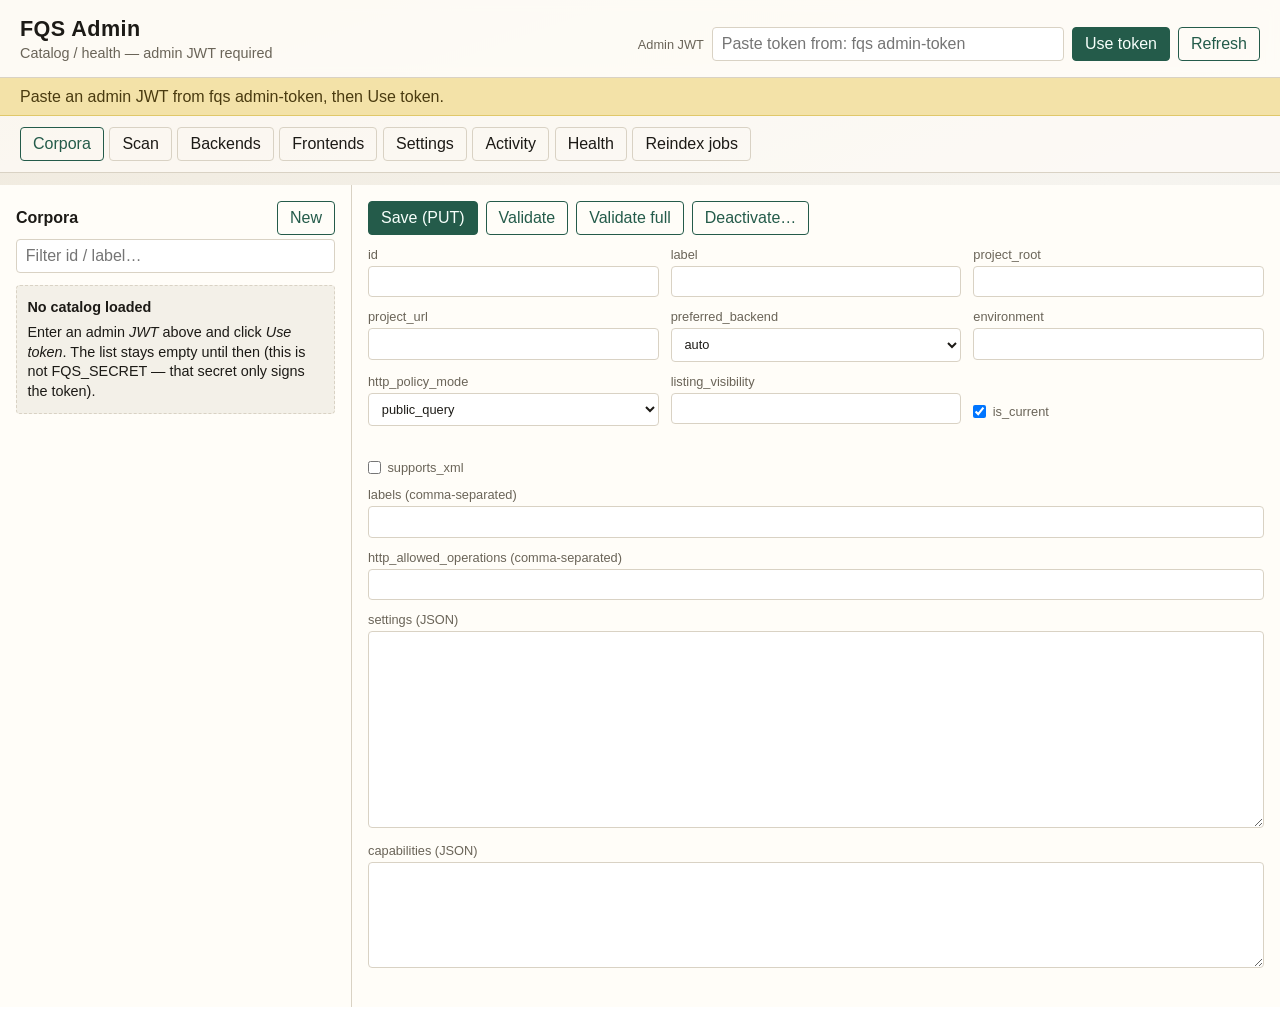
==== admin/index.html @ 3f70e8e5 "added FQS-admin" ====
<!DOCTYPE html>
<html lang="en">
<head>
  <meta charset="utf-8" />
  <meta name="viewport" content="width=device-width, initial-scale=1" />
  <title>FQS Admin</title>
  <link rel="stylesheet" href="admin.css" />
</head>
<body>
  <header class="top">
    <div>
      <h1>FQS Admin</h1>
      <p class="muted">Catalog / health — admin JWT required</p>
    </div>
    <div class="top-actions">
      <div id="auth-bar" class="auth">
        <label class="auth-label" for="token">Admin JWT</label>
        <input id="token" type="password" autocomplete="off" placeholder="Paste token from: fqs admin-token" />
        <button type="button" id="btn-save-token">Use token</button>
      </div>
      <div id="session-bar" class="session" hidden>
        <span id="session-label" class="session-label">Signed in</span>
        <button type="button" id="btn-change-token" class="secondary">Change token</button>
      </div>
      <button type="button" id="btn-refresh" class="secondary">Refresh</button>
    </div>
  </header>

  <p id="banner" class="banner" hidden></p>

  <nav class="tabs top-tabs">
    <button type="button" data-tab="edit" class="tab active">Corpora</button>
    <button type="button" data-tab="scan" class="tab">Scan</button>
    <button type="button" data-tab="backends" class="tab">Backends</button>
    <button type="button" data-tab="frontends" class="tab">Frontends</button>
    <button type="button" data-tab="settings" class="tab">Settings</button>
    <button type="button" data-tab="activity" class="tab">Activity</button>
    <button type="button" data-tab="health" class="tab">Health</button>
    <button type="button" data-tab="reindex" class="tab">Reindex jobs</button>
  </nav>

  <section id="tab-edit" class="tab-body panels">
    <aside class="list-panel">
      <div class="row">
        <h2>Corpora</h2>
        <button type="button" id="btn-new" class="secondary">New</button>
      </div>
      <input id="filter" type="search" placeholder="Filter id / label…" />
      <p id="list-empty" class="list-empty" hidden></p>
      <ul id="corpus-list"></ul>
    </aside>

    <main class="detail-panel">
      <div class="row actions">
        <button type="button" id="btn-save">Save (PUT)</button>
        <button type="button" id="btn-validate" class="secondary">Validate</button>
        <button type="button" id="btn-validate-full" class="secondary">Validate full</button>
        <button type="button" id="btn-delete" class="secondary">Deactivate…</button>
      </div>
      <div class="grid">
        <label>id <input id="f-id" /></label>
        <label>label <input id="f-label" /></label>
        <label>project_root <input id="f-project_root" /></label>
        <label>project_url <input id="f-project_url" /></label>
        <label>preferred_backend
          <select id="f-preferred_backend">
            <option>auto</option>
            <option>pando</option>
            <option>cqp</option>
          </select>
        </label>
        <label>environment <input id="f-environment" /></label>
        <label>http_policy_mode
          <select id="f-http_policy_mode">
            <option>public_query</option>
            <option>auth_required</option>
            <option>disabled</option>
          </select>
        </label>
        <label>listing_visibility <input id="f-listing_visibility" /></label>
        <label class="check"><input id="f-is_current" type="checkbox" checked /> is_current</label>
        <label class="check"><input id="f-supports_xml" type="checkbox" /> supports_xml</label>
      </div>
      <label class="block">labels (comma-separated)
        <input id="f-labels" />
      </label>
      <label class="block">http_allowed_operations (comma-separated)
        <input id="f-ops" />
      </label>
      <label class="block">settings (JSON)
        <textarea id="f-settings" rows="12" spellcheck="false"></textarea>
      </label>
      <label class="block">capabilities (JSON)
        <textarea id="f-capabilities" rows="6" spellcheck="false"></textarea>
      </label>
      <pre id="meta" class="meta muted"></pre>
      <pre id="validate-out" class="out" hidden></pre>
    </main>
  </section>

  <section id="tab-scan" class="tab-body page" hidden>
    <div class="row actions">
      <label class="inline scan-roots-field">Extra roots (optional, colon-separated)
        <input id="scan-roots" placeholder="defaults from catalog + FQS_SCAN_ROOTS + common paths" />
      </label>
      <button type="button" id="btn-scan">Scan disk</button>
    </div>
    <p class="muted">Finds pando indexes, project trees, CQP/Manatee-like dirs under configured roots. Marks <em>new</em>, <em>registered</em>, and <em>alias</em>. Layout-based — not TEITOK-only.</p>
    <div id="scan-view" class="view-panel">
      <p class="muted">Click Scan disk (JWT required).</p>
    </div>
    <details class="raw-json">
      <summary>Raw JSON</summary>
      <pre id="scan-out" class="out">—</pre>
    </details>
  </section>

  <section id="tab-backends" class="tab-body page" hidden>
    <div class="row actions">
      <button type="button" id="btn-backends-refresh" class="secondary">Refresh backends</button>
    </div>
    <p class="muted">Engines FQS can use on this host (installed binaries / libraries), with version probes where available.</p>
    <div id="backends-view" class="view-panel">
      <p class="muted">Open this tab (with a JWT) to probe backends.</p>
    </div>
    <details class="raw-json">
      <summary>Raw JSON</summary>
      <pre id="backends-out" class="out">—</pre>
    </details>
  </section>

  <section id="tab-frontends" class="tab-body page" hidden>
    <div class="row actions">
      <button type="button" id="btn-frontends-refresh" class="secondary">Refresh frontends</button>
    </div>
    <p class="muted">Every frontend kind FQS can handle, with status. Centralized UIs nest the corpora they serve; TEITOK lists related per-project corpora under the kind. Restart only when configured in <code>fqs.json</code>.</p>
    <div id="frontends-view" class="view-panel">
      <p class="muted">Open this tab (with a JWT) to load frontends.</p>
    </div>
    <details class="raw-json">
      <summary>Raw JSON</summary>
      <pre id="frontends-out" class="out">—</pre>
    </details>
  </section>

  <section id="tab-settings" class="tab-body page" hidden>
    <div class="row actions">
      <button type="button" id="btn-settings-refresh" class="secondary">Refresh settings</button>
    </div>
    <p class="muted">Report-only view of this FQS process. Change bind/secrets/limits/paths via CLI, env, or <code>fqs.json</code> and restart. Per-corpus policy and <code>settings</code> JSON are edited on the Corpora tab.</p>
    <div id="settings-view" class="view-panel">
      <p class="muted">Open this tab (with a JWT) to load effective settings.</p>
    </div>
    <details class="raw-json">
      <summary>Raw JSON</summary>
      <pre id="settings-out" class="out">—</pre>
    </details>
  </section>

  <section id="tab-activity" class="tab-body page" hidden>
    <div class="row actions">
      <label class="inline">Events
        <select id="activity-event">
          <option value="interesting" selected>Interesting (skip warm_state)</option>
          <option value="query">Queries</option>
          <option value="warm">Warm open/close</option>
          <option value="admin">Admin writes</option>
          <option value="all">All (incl. snapshots)</option>
        </select>
      </label>
      <label class="inline">Corpus
        <input id="activity-corpus" type="search" placeholder="optional filter" />
      </label>
      <label class="inline">Limit
        <select id="activity-limit">
          <option value="50">50</option>
          <option value="100" selected>100</option>
          <option value="200">200</option>
        </select>
      </label>
      <button type="button" id="btn-activity-refresh" class="secondary">Refresh activity</button>
    </div>
    <p class="muted">Overview from <code>--activity-log</code> / <code>FQS_ACTIVITY_LOG</code> (JSONL). Off unless configured. Summary covers the tailed window; the table shows the newest matching events.</p>
    <div id="activity-view" class="view-panel">
      <p class="muted">Open this tab (with a JWT) to load activity.</p>
    </div>
    <details class="raw-json">
      <summary>Raw JSON</summary>
      <pre id="activity-out" class="out">—</pre>
    </details>
  </section>

  <section id="tab-health" class="tab-body page" hidden>
    <div class="row actions">
      <button type="button" id="btn-health-refresh" class="secondary">Refresh health</button>
      <button type="button" id="btn-fqs-restart" class="danger" hidden>Restart FQS…</button>
    </div>
    <div id="health-view" class="view-panel">
      <p class="muted">Open this tab (with a JWT) to load health.</p>
    </div>
    <details class="raw-json">
      <summary>Raw JSON</summary>
      <pre id="health-out" class="out">—</pre>
    </details>
  </section>

  <section id="tab-reindex" class="tab-body page" hidden>
    <div class="row actions">
      <label class="inline">Status
        <select id="reindex-status">
          <option value="active">active (running + queued)</option>
          <option value="all" selected>all</option>
          <option value="queued">queued</option>
          <option value="running">running</option>
          <option value="finished">finished</option>
          <option value="failed">failed</option>
        </select>
      </label>
      <button type="button" id="btn-reindex-refresh" class="secondary">Refresh jobs</button>
    </div>
    <div id="reindex-view" class="view-panel">
      <p class="muted">Open this tab (with a JWT) to load reindex jobs.</p>
    </div>
    <details class="raw-json">
      <summary>Raw JSON</summary>
      <pre id="reindex-out" class="out">—</pre>
    </details>
  </section>

  <script src="app.js"></script>
</body>
</html>
---- admin/admin.css ----
:root {
  --bg: #f6f4ef;
  --panel: #fffdf8;
  --ink: #1c1a16;
  --muted: #6a6458;
  --line: #d9d2c4;
  --accent: #245b4a;
  --danger: #8b2e2e;
  --focus: #2f6f5e;
  font-family: "IBM Plex Sans", "Source Sans 3", "Segoe UI", sans-serif;
}

* { box-sizing: border-box; }
/* display:flex etc. on .session/.auth must not defeat the hidden attribute */
[hidden] { display: none !important; }
body {
  margin: 0;
  background: linear-gradient(160deg, #efe8da 0%, var(--bg) 40%, #e7eef0 100%);
  color: var(--ink);
  min-height: 100vh;
}

.top {
  display: flex;
  flex-wrap: wrap;
  gap: 1rem;
  justify-content: space-between;
  align-items: flex-end;
  padding: 1rem 1.25rem;
  border-bottom: 1px solid var(--line);
  background: rgba(255, 253, 248, 0.85);
  backdrop-filter: blur(6px);
}
.top-tabs {
  display: flex;
  flex-wrap: wrap;
  gap: 0.35rem;
  padding: 0.65rem 1.25rem;
  border-bottom: 1px solid var(--line);
  background: rgba(255, 253, 248, 0.7);
}
.page {
  padding: 1rem 1.25rem;
  background: var(--panel);
  min-height: calc(100vh - 9rem);
}
.tab-body.panels {
  display: grid;
  grid-template-columns: minmax(14rem, 22rem) 1fr;
  gap: 0;
  min-height: calc(100vh - 9rem);
}
.tab-body.panels[hidden] { display: none !important; }
@media (max-width: 800px) {
  .tab-body.panels { grid-template-columns: 1fr; }
}
.top h1 { margin: 0; font-size: 1.35rem; letter-spacing: 0.02em; }
.muted { color: var(--muted); margin: 0.2rem 0 0; font-size: 0.9rem; }
.top-actions { display: flex; flex-wrap: wrap; gap: 0.5rem; align-items: center; }
.auth { display: flex; flex-wrap: nowrap; gap: 0.5rem; align-items: center; }
.auth-label {
  font-size: 0.8rem;
  color: var(--muted);
  white-space: nowrap;
}
.auth input {
  width: min(22rem, 50vw);
  margin-top: 0;
}
.session { display: flex; align-items: center; gap: 0.5rem; }
.session-label {
  font-size: 0.85rem;
  color: var(--accent);
  white-space: nowrap;
}

.banner {
  margin: 0;
  padding: 0.6rem 1.25rem;
  background: #f3e2a8;
  border-bottom: 1px solid #e0c86a;
  color: #4a3b10;
}
.banner.err { background: #f3d4d0; border-color: #d9a39a; color: #5a221c; }

.list-panel, .detail-panel {
  background: var(--panel);
  border-right: 1px solid var(--line);
  padding: 1rem;
}
.detail-panel { border-right: none; }
.row { display: flex; align-items: center; justify-content: space-between; gap: 0.5rem; }
.row h2 { margin: 0; font-size: 1rem; }

#filter, input, select, textarea, button {
  font: inherit;
}
#filter, input, select, textarea {
  width: 100%;
  margin-top: 0.25rem;
  padding: 0.45rem 0.55rem;
  border: 1px solid var(--line);
  border-radius: 4px;
  background: #fff;
  color: var(--ink);
}
textarea { font-family: "IBM Plex Mono", "Source Code Pro", ui-monospace, monospace; font-size: 0.85rem; }
button {
  border: 1px solid var(--accent);
  background: var(--accent);
  color: #f7fffb;
  padding: 0.45rem 0.75rem;
  border-radius: 4px;
  cursor: pointer;
}
button:hover { filter: brightness(1.05); }
button.secondary {
  background: transparent;
  color: var(--accent);
}
button.danger {
  background: transparent;
  border-color: var(--danger);
  color: var(--danger);
}
button:disabled { opacity: 0.5; cursor: not-allowed; }

#corpus-list {
  list-style: none;
  margin: 0.75rem 0 0;
  padding: 0;
  max-height: calc(100vh - 12rem);
  overflow: auto;
}
.list-empty {
  margin: 0.75rem 0 0;
  padding: 0.75rem 0.65rem;
  border: 1px dashed var(--line);
  border-radius: 4px;
  background: #f3f0e8;
  color: var(--ink);
  font-size: 0.9rem;
  line-height: 1.35;
}
.list-empty strong { display: block; margin-bottom: 0.35rem; }
#corpus-list li {
  padding: 0.55rem 0.5rem;
  border-bottom: 1px solid var(--line);
  cursor: pointer;
}
#corpus-list li:hover, #corpus-list li.active { background: #eef5f1; }
#corpus-list .id { font-weight: 600; }
#corpus-list .sub { display: block; font-size: 0.8rem; color: var(--muted); }

.tabs { display: flex; gap: 0.35rem; margin-bottom: 0.75rem; }
.tab {
  background: transparent;
  border-color: var(--line);
  color: var(--ink);
}
.tab.active { border-color: var(--accent); color: var(--accent); }

.grid {
  display: grid;
  grid-template-columns: repeat(auto-fill, minmax(14rem, 1fr));
  gap: 0.75rem;
  margin-bottom: 0.75rem;
}
label { font-size: 0.8rem; color: var(--muted); }
label.block { display: block; margin-bottom: 0.75rem; }
label.check { display: flex; align-items: center; gap: 0.4rem; margin-top: 1.4rem; }
label.check input { width: auto; margin: 0; }
.actions { margin-bottom: 0.75rem; justify-content: flex-start; flex-wrap: wrap; }
.out, .meta {
  white-space: pre-wrap;
  word-break: break-word;
  background: #f3f0e8;
  border: 1px solid var(--line);
  border-radius: 4px;
  padding: 0.75rem;
  font-family: "IBM Plex Mono", ui-monospace, monospace;
  font-size: 0.8rem;
}
.meta { background: transparent; border: none; padding: 0.25rem 0; }

.view-panel { margin-bottom: 1rem; }
.stat-grid {
  display: grid;
  grid-template-columns: repeat(auto-fill, minmax(11rem, 1fr));
  gap: 0.65rem;
  margin-bottom: 1rem;
}
.stat {
  border: 1px solid var(--line);
  border-radius: 4px;
  background: #fff;
  padding: 0.65rem 0.75rem;
}
.stat .k { display: block; font-size: 0.75rem; color: var(--muted); margin-bottom: 0.2rem; }
.stat .v { font-size: 1.05rem; font-weight: 600; word-break: break-word; }
.stat .v.ok { color: var(--accent); }
.stat .v.bad { color: var(--danger); }
.stat .v.warn { color: #8a6a12; }
.stat .v.muted { font-weight: 500; color: var(--muted); font-size: 0.9rem; }

.section-title {
  margin: 1rem 0 0.4rem;
  font-size: 0.95rem;
}
.settings-policy {
  margin: 0 0 1rem;
  padding: 0.65rem 0.85rem;
  background: #eef4f1;
  border: 1px solid #c5d8cf;
  border-radius: 6px;
  font-size: 0.88rem;
  color: #2a4a3c;
  max-width: 52rem;
}
.settings-table td:nth-child(2) {
  max-width: 22rem;
  word-break: break-word;
}
.pill {
  display: inline-block;
  padding: 0.1rem 0.45rem;
  border-radius: 999px;
  font-size: 0.75rem;
  border: 1px solid var(--line);
  background: #f3f0e8;
}
.pill.ok { background: #e5f3ec; border-color: #9fcbb3; color: #1e5a3d; }
.pill.warn { background: #f7ecd0; border-color: #e0c86a; color: #5a4510; }
.pill.bad { background: #f5e0db; border-color: #d9a39a; color: #6a2a22; }
.pill.run { background: #e4eef8; border-color: #9bb8d9; color: #1e3f66; }

.data-table {
  width: 100%;
  border-collapse: collapse;
  font-size: 0.85rem;
  margin-bottom: 0.75rem;
}
.data-table th, .data-table td {
  text-align: left;
  padding: 0.45rem 0.5rem;
  border-bottom: 1px solid var(--line);
  vertical-align: top;
}
.data-table th { color: var(--muted); font-weight: 600; font-size: 0.75rem; }
.data-table tr:hover td { background: #f7f4ec; }
.data-table .mono { font-family: "IBM Plex Mono", ui-monospace, monospace; font-size: 0.8rem; }
.data-table .err { color: var(--danger); }
.corpus-served {
  list-style: none;
  margin: 0;
  padding: 0;
  max-height: 12rem;
  overflow: auto;
}
.corpus-served li {
  padding: 0.1rem 0;
  border-bottom: 1px solid var(--line);
}
.corpus-served li:last-child { border-bottom: none; }

.frontend-kind {
  border: 1px solid var(--line);
  border-radius: 6px;
  padding: 0.75rem 1rem;
  margin: 0.75rem 0;
  background: #fbfaf7;
}
.frontend-kind-head { display: flex; align-items: center; gap: 0.5rem; flex-wrap: wrap; }
.frontend-instance {
  margin: 0.6rem 0 0.2rem;
  padding: 0.6rem 0.75rem;
  border-left: 3px solid var(--line);
  background: var(--panel);
}
.chip-row { display: flex; flex-wrap: wrap; gap: 0.3rem; }
.chip {
  font-size: 0.72rem;
  padding: 0.1rem 0.35rem;
  border-radius: 3px;
  background: #eef2ef;
  border: 1px solid var(--line);
}
.raw-json { margin-top: 0.5rem; }
.raw-json summary {
  cursor: pointer;
  color: var(--muted);
  font-size: 0.85rem;
  margin-bottom: 0.35rem;
}
label.inline {
  display: flex;
  flex-direction: column;
  gap: 0.2rem;
  font-size: 0.8rem;
  color: var(--muted);
  min-width: 14rem;
}
label.inline select { margin-top: 0; }
label.scan-roots-field { min-width: 18rem; flex: 1; }

.muted-sm { font-size: 0.8rem; }
.muted-sm85 { font-size: 0.85rem; }
.muted-xs { font-size: 0.75rem; }
.muted-xs-mt { font-size: 0.75rem; margin-top: 0.25rem; }
.db-path-line {
  font-family: "IBM Plex Mono", ui-monospace, monospace;
  font-size: 0.8rem;
  margin: 0 0 1rem;
}
.chip-row-spaced { margin-bottom: 0.75rem; }
.row-start-wrap { justify-content: flex-start; gap: 0.75rem; flex-wrap: wrap; }
.mt-sm { margin-top: 0.5rem; }
.settings-note { font-size: 0.85rem; margin: 0 0 0.5rem; }
.settings-change { font-size: 0.8rem; margin: 0 0 0.75rem; }
.settings-change-cell { font-size: 0.8rem; }
.limits-json { margin: 0.5rem 0 1rem; }
.kind-notes { font-size: 0.8rem; margin: 0.25rem 0 0.5rem; }
.label-sm { font-size: 0.8rem; }
.corpus-none { font-size: 0.85rem; margin: 0.25rem 0; }
.err-xs { font-size: 0.75rem; margin-top: 0.25rem; }
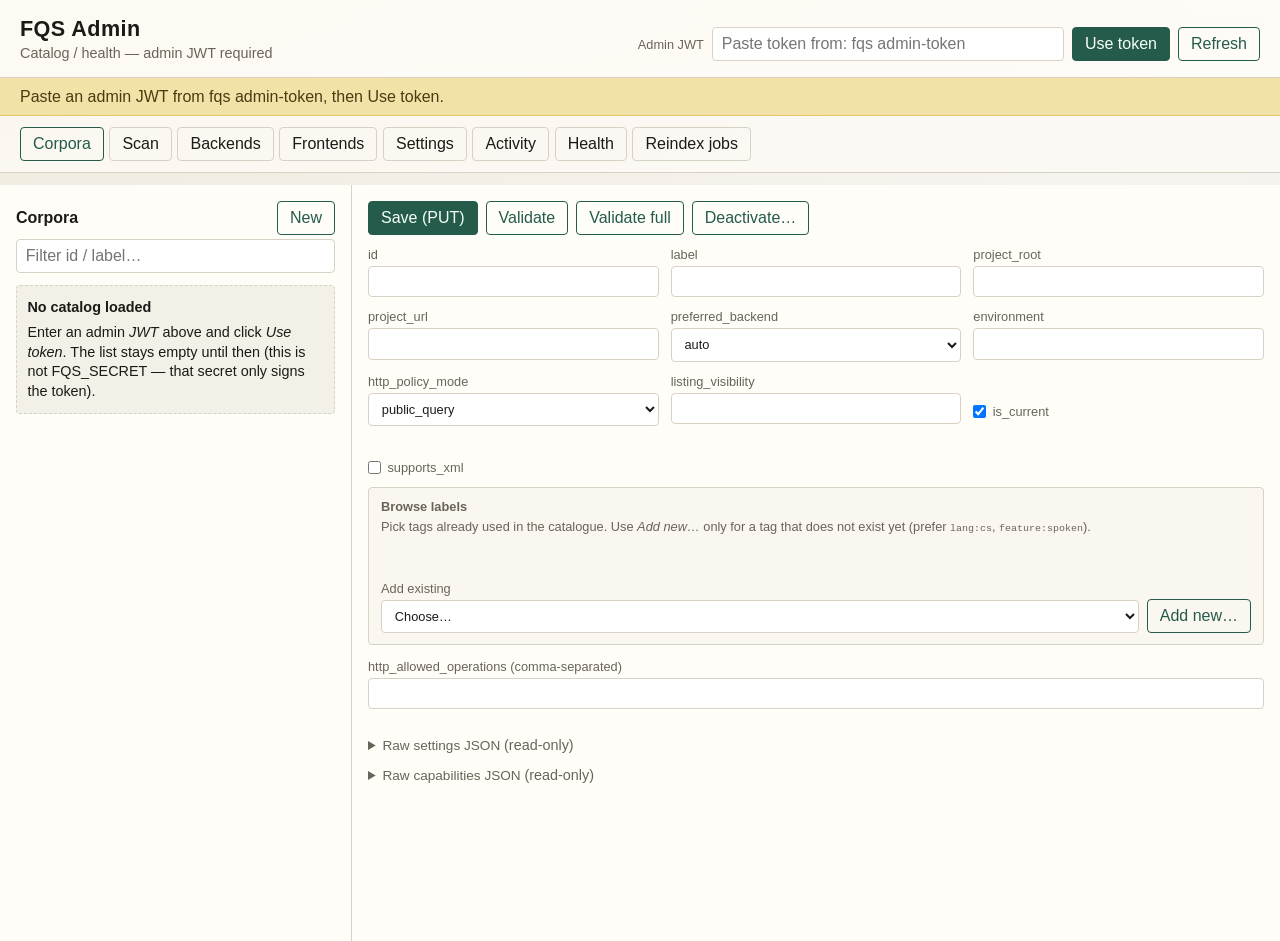
==== commit e66d051d: "improved FQS admin and listing" ====
--- a/admin/index.html
+++ b/admin/index.html
@@ -4,7 +4,8 @@
   <meta charset="utf-8" />
   <meta name="viewport" content="width=device-width, initial-scale=1" />
   <title>FQS Admin</title>
-  <link rel="stylesheet" href="admin.css" />
+  <!-- Relative assets need a trailing slash on the page URL (…/fqsadmin/). -->
+  <link rel="stylesheet" href="./admin.css" />
 </head>
 <body>
   <header class="top">
@@ -45,7 +46,7 @@
         <h2>Corpora</h2>
         <button type="button" id="btn-new" class="secondary">New</button>
       </div>
-      <input id="filter" type="search" placeholder="Filter id / label…" />
+      <input id="corpus-filter" type="search" placeholder="Filter id / label…" autocomplete="off" />
       <p id="list-empty" class="list-empty" hidden></p>
       <ul id="corpus-list"></ul>
     </aside>
@@ -81,20 +82,41 @@
         <label class="check"><input id="f-is_current" type="checkbox" checked /> is_current</label>
         <label class="check"><input id="f-supports_xml" type="checkbox" /> supports_xml</label>
       </div>
-      <label class="block">labels (comma-separated)
-        <input id="f-labels" />
-      </label>
+      <div class="block labels-editor" id="labels-editor">
+        <div class="labels-heading">Browse labels</div>
+        <p class="muted labels-hint">Pick tags already used in the catalogue. Use <em>Add new…</em> only for a tag that does not exist yet (prefer <code>lang:cs</code>, <code>feature:spoken</code>).</p>
+        <div id="labels-selected" class="labels-selected" aria-live="polite"></div>
+        <div class="labels-add-row">
+          <label class="labels-pick-label">Add existing
+            <select id="labels-pick">
+              <option value="">Choose…</option>
+            </select>
+          </label>
+          <button type="button" id="labels-add-new-btn" class="secondary">Add new…</button>
+        </div>
+        <div id="labels-new-row" class="labels-new-row" hidden>
+          <label class="labels-new-label">New label
+            <input id="labels-new-input" type="text" autocomplete="off" placeholder="lang:cs · feature:spoken · genre:news · UD" />
+          </label>
+          <div class="labels-new-actions">
+            <button type="button" id="labels-new-confirm">Add</button>
+            <button type="button" id="labels-new-cancel" class="secondary">Cancel</button>
+          </div>
+        </div>
+      </div>
       <label class="block">http_allowed_operations (comma-separated)
         <input id="f-ops" />
       </label>
-      <label class="block">settings (JSON)
-        <textarea id="f-settings" rows="12" spellcheck="false"></textarea>
-      </label>
-      <label class="block">capabilities (JSON)
-        <textarea id="f-capabilities" rows="6" spellcheck="false"></textarea>
-      </label>
       <pre id="meta" class="meta muted"></pre>
       <pre id="validate-out" class="out" hidden></pre>
+      <details class="raw-json">
+        <summary>Raw settings JSON <span class="muted">(read-only)</span></summary>
+        <pre id="f-settings-out" class="out">—</pre>
+      </details>
+      <details class="raw-json">
+        <summary>Raw capabilities JSON <span class="muted">(read-only)</span></summary>
+        <pre id="f-capabilities-out" class="out">—</pre>
+      </details>
     </main>
   </section>
 
@@ -133,7 +155,7 @@
     <div class="row actions">
       <button type="button" id="btn-frontends-refresh" class="secondary">Refresh frontends</button>
     </div>
-    <p class="muted">Every frontend kind FQS can handle, with status. Centralized UIs nest the corpora they serve; TEITOK lists related per-project corpora under the kind. Restart only when configured in <code>fqs.json</code>.</p>
+    <p class="muted">Every frontend kind FQS can handle, with status. Centralized UIs nest the corpora they serve; TEITOK is per-project PHP (status = catalog corpora linked to it, not whether TEITOK is installed). Restart only when configured in <code>fqs.json</code>.</p>
     <div id="frontends-view" class="view-panel">
       <p class="muted">Open this tab (with a JWT) to load frontends.</p>
     </div>
@@ -147,7 +169,7 @@
     <div class="row actions">
       <button type="button" id="btn-settings-refresh" class="secondary">Refresh settings</button>
     </div>
-    <p class="muted">Report-only view of this FQS process. Change bind/secrets/limits/paths via CLI, env, or <code>fqs.json</code> and restart. Per-corpus policy and <code>settings</code> JSON are edited on the Corpora tab.</p>
+    <p class="muted">Report-only view of this FQS process. Change bind/secrets/limits/paths via CLI, env, or <code>fqs.json</code> and restart. Per-corpus fields are edited on the Corpora tab; corpus <code>settings</code>/<code>capabilities</code> JSON is shown read-only there (change via enrich, registration, or CLI upsert).</p>
     <div id="settings-view" class="view-panel">
       <p class="muted">Open this tab (with a JWT) to load effective settings.</p>
     </div>
@@ -227,6 +249,6 @@
     </details>
   </section>
 
-  <script src="app.js"></script>
+  <script src="./app.js"></script>
 </body>
 </html>
--- a/admin/admin.css
+++ b/admin/admin.css
@@ -170,6 +170,74 @@
 label.block { display: block; margin-bottom: 0.75rem; }
 label.check { display: flex; align-items: center; gap: 0.4rem; margin-top: 1.4rem; }
 label.check input { width: auto; margin: 0; }
+
+.labels-editor {
+  display: block;
+  margin-bottom: 0.9rem;
+  padding: 0.65rem 0.75rem;
+  border: 1px solid var(--line);
+  border-radius: 4px;
+  background: #faf7f0;
+}
+.labels-heading {
+  font-size: 0.8rem;
+  color: var(--muted);
+  font-weight: 600;
+}
+.labels-hint {
+  margin: 0.25rem 0 0.55rem;
+  font-size: 0.8rem;
+  line-height: 1.35;
+}
+.labels-hint code { font-size: 0.78em; }
+.labels-selected {
+  display: flex;
+  flex-wrap: wrap;
+  gap: 0.35rem;
+  min-height: 1.75rem;
+  margin-bottom: 0.55rem;
+}
+.labels-selected .empty {
+  font-size: 0.85rem;
+  color: var(--muted);
+  font-style: italic;
+}
+.labels-chip {
+  display: inline-flex;
+  align-items: center;
+  gap: 0.3rem;
+  padding: 0.2rem 0.35rem 0.2rem 0.55rem;
+  border: 1px solid var(--line);
+  border-radius: 4px;
+  background: #fff;
+  font-size: 0.85rem;
+  color: var(--ink);
+}
+.labels-chip button {
+  padding: 0.1rem 0.35rem;
+  border-color: transparent;
+  background: transparent;
+  color: var(--muted);
+  font-size: 0.9rem;
+  line-height: 1;
+}
+.labels-chip button:hover { color: var(--danger); }
+.labels-add-row {
+  display: flex;
+  flex-wrap: wrap;
+  gap: 0.5rem;
+  align-items: flex-end;
+}
+.labels-pick-label { flex: 1 1 12rem; min-width: 10rem; }
+.labels-add-row select { width: 100%; }
+.labels-new-row {
+  margin-top: 0.55rem;
+  padding-top: 0.55rem;
+  border-top: 1px dashed var(--line);
+  display: grid;
+  gap: 0.45rem;
+}
+.labels-new-actions { display: flex; gap: 0.4rem; flex-wrap: wrap; }
 .actions { margin-bottom: 0.75rem; justify-content: flex-start; flex-wrap: wrap; }
 .out, .meta {
   white-space: pre-wrap;
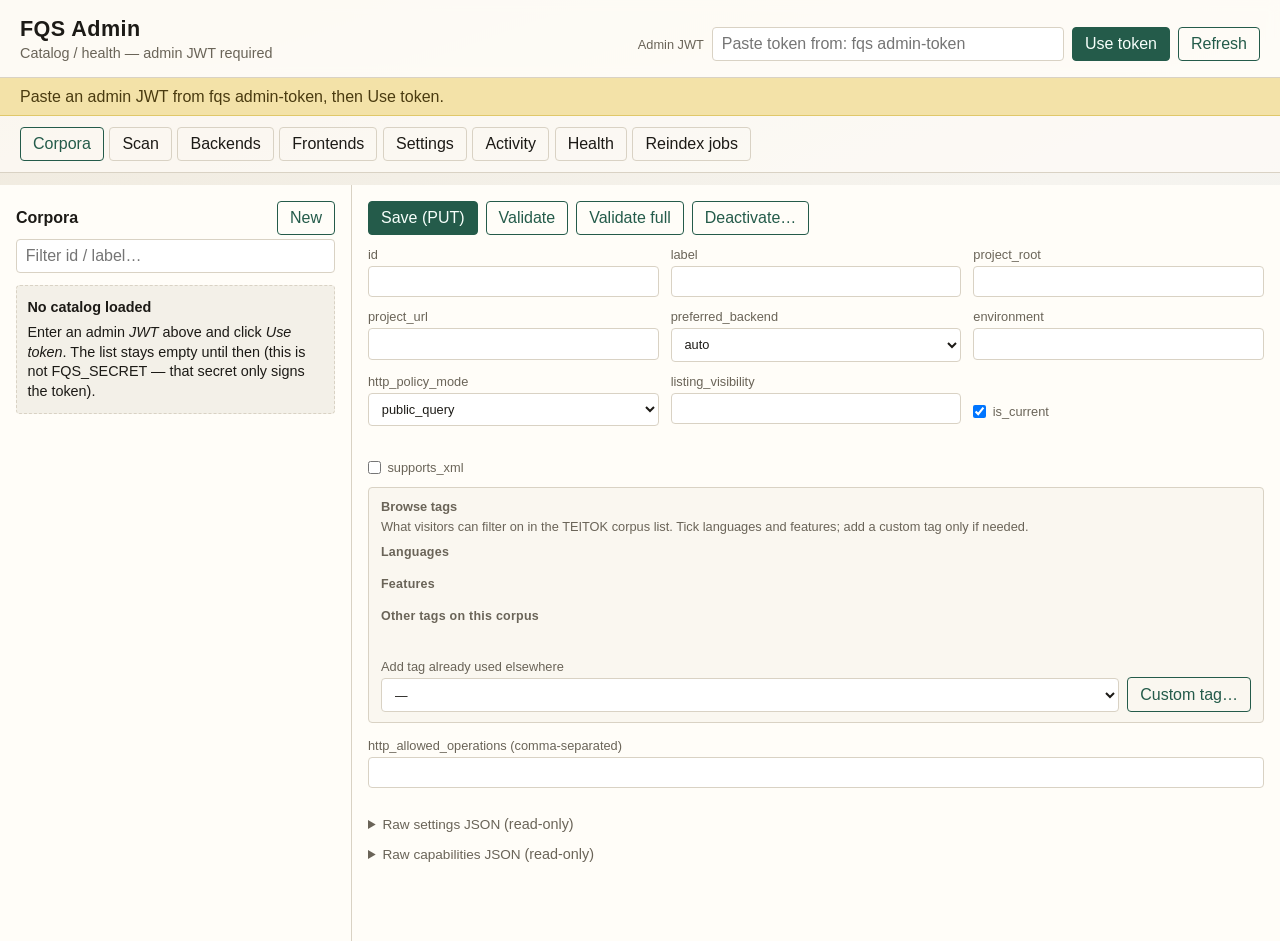
==== commit 78e8539f: "improved FQS admin and listing" ====
--- a/admin/index.html
+++ b/admin/index.html
@@ -46,7 +46,9 @@
         <h2>Corpora</h2>
         <button type="button" id="btn-new" class="secondary">New</button>
       </div>
-      <input id="corpus-filter" type="search" placeholder="Filter id / label…" autocomplete="off" />
+      <input id="corpus-filter" name="fqs_admin_corpus_filter" type="search"
+        placeholder="Filter id / label…" autocomplete="off" autocorrect="off" autocapitalize="off"
+        spellcheck="false" data-lpignore="true" data-1p-ignore="true" data-form-type="other" />
       <p id="list-empty" class="list-empty" hidden></p>
       <ul id="corpus-list"></ul>
     </aside>
@@ -83,24 +85,35 @@
         <label class="check"><input id="f-supports_xml" type="checkbox" /> supports_xml</label>
       </div>
       <div class="block labels-editor" id="labels-editor">
-        <div class="labels-heading">Browse labels</div>
-        <p class="muted labels-hint">Pick tags already used in the catalogue. Use <em>Add new…</em> only for a tag that does not exist yet (prefer <code>lang:cs</code>, <code>feature:spoken</code>).</p>
-        <div id="labels-selected" class="labels-selected" aria-live="polite"></div>
-        <div class="labels-add-row">
-          <label class="labels-pick-label">Add existing
-            <select id="labels-pick">
-              <option value="">Choose…</option>
-            </select>
-          </label>
-          <button type="button" id="labels-add-new-btn" class="secondary">Add new…</button>
+        <div class="labels-heading">Browse tags</div>
+        <p class="muted labels-hint">What visitors can filter on in the TEITOK corpus list. Tick languages and features; add a custom tag only if needed.</p>
+        <div class="labels-group">
+          <div class="labels-group-title">Languages</div>
+          <div id="labels-langs" class="labels-toggles"></div>
         </div>
-        <div id="labels-new-row" class="labels-new-row" hidden>
-          <label class="labels-new-label">New label
-            <input id="labels-new-input" type="text" autocomplete="off" placeholder="lang:cs · feature:spoken · genre:news · UD" />
-          </label>
-          <div class="labels-new-actions">
-            <button type="button" id="labels-new-confirm">Add</button>
-            <button type="button" id="labels-new-cancel" class="secondary">Cancel</button>
+        <div class="labels-group">
+          <div class="labels-group-title">Features</div>
+          <div id="labels-features" class="labels-toggles"></div>
+        </div>
+        <div class="labels-group">
+          <div class="labels-group-title">Other tags on this corpus</div>
+          <div id="labels-selected" class="labels-selected" aria-live="polite"></div>
+          <div class="labels-add-row">
+            <label class="labels-pick-label">Add tag already used elsewhere
+              <select id="labels-pick">
+                <option value="">—</option>
+              </select>
+            </label>
+            <button type="button" id="labels-add-new-btn" class="secondary">Custom tag…</button>
+          </div>
+          <div id="labels-new-row" class="labels-new-row" hidden>
+            <label class="labels-new-label">Custom tag
+              <input id="labels-new-input" type="text" autocomplete="off" placeholder="e.g. genre:news or UD" />
+            </label>
+            <div class="labels-new-actions">
+              <button type="button" id="labels-new-confirm">Add</button>
+              <button type="button" id="labels-new-cancel" class="secondary">Cancel</button>
+            </div>
           </div>
         </div>
       </div>
--- a/admin/admin.css
+++ b/admin/admin.css
@@ -185,17 +185,43 @@
   font-weight: 600;
 }
 .labels-hint {
-  margin: 0.25rem 0 0.55rem;
+  margin: 0.25rem 0 0.65rem;
   font-size: 0.8rem;
   line-height: 1.35;
 }
-.labels-hint code { font-size: 0.78em; }
+.labels-group { margin-bottom: 0.75rem; }
+.labels-group:last-child { margin-bottom: 0; }
+.labels-group-title {
+  font-size: 0.78rem;
+  font-weight: 600;
+  color: var(--muted);
+  margin-bottom: 0.35rem;
+  letter-spacing: 0.02em;
+}
+.labels-toggles {
+  display: flex;
+  flex-wrap: wrap;
+  gap: 0.35rem 0.85rem;
+}
+.labels-toggles label {
+  display: inline-flex;
+  align-items: center;
+  gap: 0.35rem;
+  font-size: 0.88rem;
+  color: var(--ink);
+  margin: 0;
+  cursor: pointer;
+}
+.labels-toggles input {
+  width: auto;
+  margin: 0;
+}
 .labels-selected {
   display: flex;
   flex-wrap: wrap;
   gap: 0.35rem;
-  min-height: 1.75rem;
-  margin-bottom: 0.55rem;
+  min-height: 1.5rem;
+  margin-bottom: 0.45rem;
 }
 .labels-selected .empty {
   font-size: 0.85rem;
@@ -228,7 +254,7 @@
   gap: 0.5rem;
   align-items: flex-end;
 }
-.labels-pick-label { flex: 1 1 12rem; min-width: 10rem; }
+.labels-pick-label { flex: 1 1 14rem; min-width: 10rem; }
 .labels-add-row select { width: 100%; }
 .labels-new-row {
   margin-top: 0.55rem;
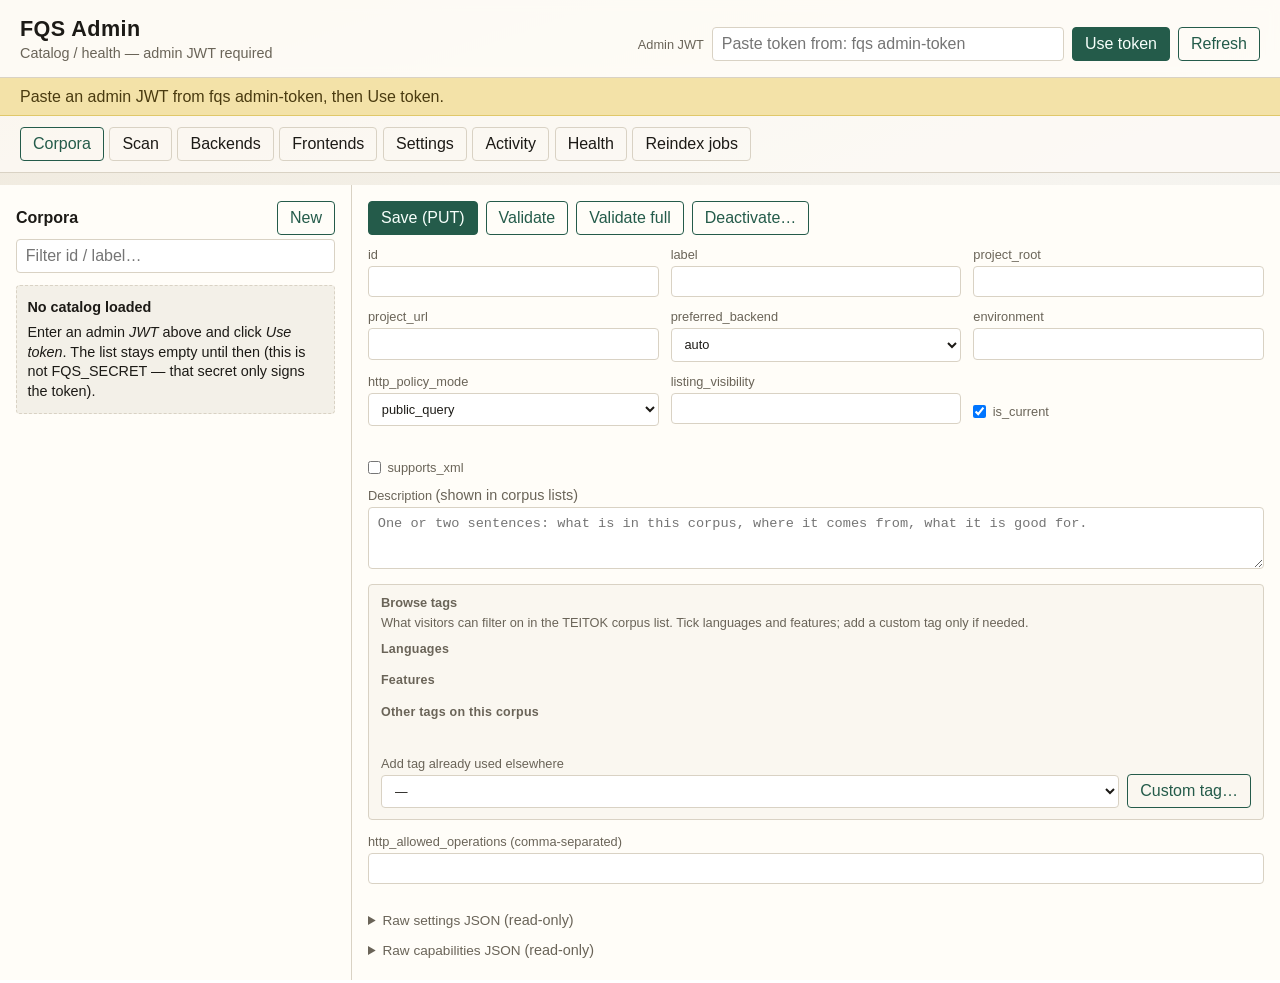
==== commit 66ae867e: "improved indexing with fqs" ====
--- a/admin/index.html
+++ b/admin/index.html
@@ -84,6 +84,10 @@
         <label class="check"><input id="f-is_current" type="checkbox" checked /> is_current</label>
         <label class="check"><input id="f-supports_xml" type="checkbox" /> supports_xml</label>
       </div>
+      <label class="block">Description <span class="muted">(shown in corpus lists)</span>
+        <textarea id="f-description" rows="3" placeholder="One or two sentences: what is in this corpus, where it comes from, what it is good for."></textarea>
+        <span id="f-description-note" class="muted muted-sm85"></span>
+      </label>
       <div class="block labels-editor" id="labels-editor">
         <div class="labels-heading">Browse tags</div>
         <p class="muted labels-hint">What visitors can filter on in the TEITOK corpus list. Tick languages and features; add a custom tag only if needed.</p>
@@ -168,13 +172,20 @@
     <div class="row actions">
       <button type="button" id="btn-frontends-refresh" class="secondary">Refresh frontends</button>
     </div>
-    <p class="muted">Every frontend kind FQS can handle, with status. Centralized UIs nest the corpora they serve; TEITOK is per-project PHP (status = catalog corpora linked to it, not whether TEITOK is installed). Restart only when configured in <code>fqs.json</code>.</p>
     <div id="frontends-view" class="view-panel">
       <p class="muted">Open this tab (with a JWT) to load frontends.</p>
     </div>
     <details class="raw-json">
-      <summary>Raw JSON</summary>
-      <pre id="frontends-out" class="out">—</pre>
+      <summary>Advanced</summary>
+      <label class="check-inline adv-show-all" title="Include Korp, CQPweb, NoSketch Engine, etc. even when not configured on this server">
+        <input type="checkbox" id="frontends-show-all" />
+        Show all supported kinds
+      </label>
+      <p class="muted muted-sm85" id="frontends-advanced-notes"></p>
+      <details class="raw-json nested-raw">
+        <summary>Raw JSON</summary>
+        <pre id="frontends-out" class="out">—</pre>
+      </details>
     </details>
   </section>
 
--- a/admin/admin.css
+++ b/admin/admin.css
@@ -170,6 +170,17 @@
 label.block { display: block; margin-bottom: 0.75rem; }
 label.check { display: flex; align-items: center; gap: 0.4rem; margin-top: 1.4rem; }
 label.check input { width: auto; margin: 0; }
+label.check-inline {
+  display: inline-flex;
+  align-items: center;
+  gap: 0.4rem;
+  margin: 0;
+  color: var(--muted);
+  font-size: 0.85rem;
+  cursor: pointer;
+  user-select: none;
+}
+label.check-inline input { width: auto; margin: 0; }
 
 .labels-editor {
   display: block;
@@ -364,7 +375,29 @@
   margin: 0.75rem 0;
   background: #fbfaf7;
 }
+.coverage-block { margin-top: 0.75rem; }
 .frontend-kind-head { display: flex; align-items: center; gap: 0.5rem; flex-wrap: wrap; }
+.corpus-fold {
+  margin-top: 0.5rem;
+  border: 1px solid var(--line);
+  border-radius: 4px;
+  background: #fff;
+  padding: 0.35rem 0.55rem;
+}
+.corpus-fold > summary {
+  cursor: pointer;
+  font-size: 0.85rem;
+  color: var(--ink);
+  user-select: none;
+}
+.corpus-fold > summary .muted { font-weight: normal; }
+.corpus-fold-body {
+  margin-top: 0.4rem;
+  max-height: 22rem;
+  overflow: auto;
+}
+.corpus-detail-table { margin: 0; }
+.corpus-detail-table th { white-space: nowrap; }
 .frontend-instance {
   margin: 0.6rem 0 0.2rem;
   padding: 0.6rem 0.75rem;
@@ -386,6 +419,8 @@
   font-size: 0.85rem;
   margin-bottom: 0.35rem;
 }
+.raw-json.nested-raw { margin-top: 0.75rem; margin-left: 0.25rem; }
+.adv-show-all { display: inline-flex; margin: 0.35rem 0 0.5rem; }
 label.inline {
   display: flex;
   flex-direction: column;
@@ -417,3 +452,41 @@
 .label-sm { font-size: 0.8rem; }
 .corpus-none { font-size: 0.85rem; margin: 0.25rem 0; }
 .err-xs { font-size: 0.75rem; margin-top: 0.25rem; }
+
+/* KonText publishing steps (corplist / Pando / registry) */
+.step { display: inline-block; min-width: 1.2em; text-align: center; font-weight: 600; color: var(--muted); }
+.step.ok { color: var(--accent); }
+.step.bad { color: var(--danger); }
+
+/* TEITOK session ended (inside TEITOK): log in again, the page carries on */
+.session-overlay {
+  position: fixed;
+  inset: 0;
+  z-index: 1000;
+  background: rgba(28, 26, 22, 0.45);
+  display: flex;
+  align-items: center;
+  justify-content: center;
+  padding: 1rem;
+}
+.session-overlay[hidden] { display: none; }
+.session-box {
+  background: var(--panel);
+  border: 1px solid var(--line);
+  border-radius: 8px;
+  max-width: 32rem;
+  padding: 1.25rem 1.5rem;
+  box-shadow: 0 10px 30px rgba(0, 0, 0, 0.2);
+}
+.session-box h2 { margin: 0 0 0.5rem; font-size: 1.15rem; }
+.session-box .row { display: flex; gap: 0.75rem; align-items: center; margin-top: 1rem; }
+a.button {
+  display: inline-block;
+  background: var(--accent);
+  color: #fff;
+  border-radius: 4px;
+  padding: 0.45rem 0.9rem;
+  text-decoration: none;
+  font: inherit;
+}
+a.button:hover { filter: brightness(1.05); }
